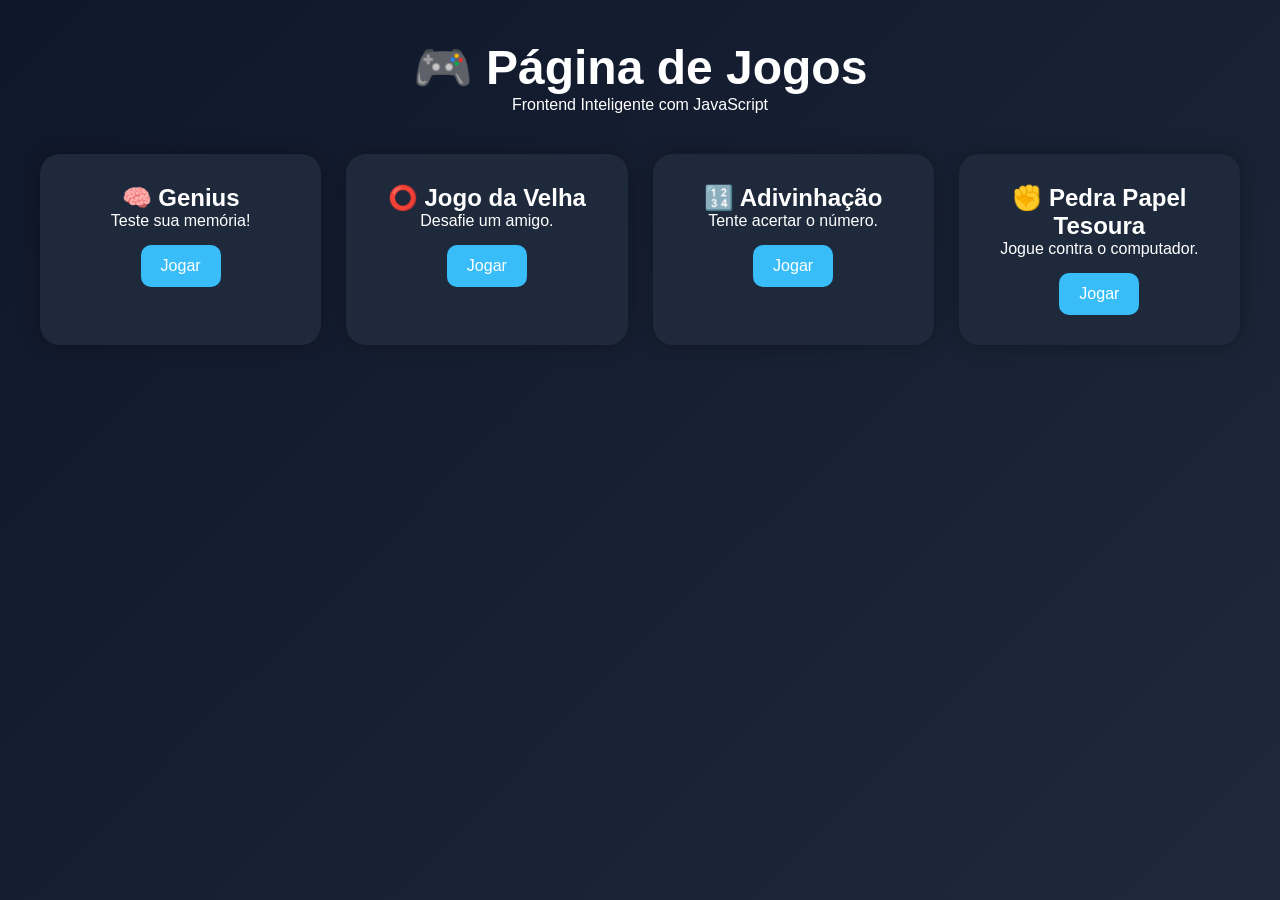
==== index.html @ 4a711e4d "add projeto" ====
<!DOCTYPE html>
<html lang="pt-BR">
<head>
  <meta charset="UTF-8">
  <meta name="viewport" content="width=device-width, initial-scale=1.0">
  <title>Página de Jogos</title>
  <link rel="stylesheet" href="style.css">
</head>
<body>

<header>
  <h1>🎮 Página de Jogos</h1>
  <p>Frontend Inteligente com JavaScript</p>
</header>

<main class="cards">

  <div class="card">
    <h2>🧠 Genius</h2>
    <p>Teste sua memória!</p>
    <a href="genius.html">Jogar</a>
  </div>

  <div class="card">
    <h2>⭕ Jogo da Velha</h2>
    <p>Desafie um amigo.</p>
    <a href="velha.html">Jogar</a>
  </div>

  <div class="card">
    <h2>🔢 Adivinhação</h2>
    <p>Tente acertar o número.</p>
    <a href="adivinha.html">Jogar</a>
  </div>

  <div class="card">
    <h2>✊ Pedra Papel Tesoura</h2>
    <p>Jogue contra o computador.</p>
    <a href="pedrapaepeltesoura.html">Jogar</a>
  </div>

</main>

<script src="js/script.js"></script>
</body>
</html>
---- style.css ----
*{
  margin:0;
  padding:0;
  box-sizing:border-box;
  font-family:Arial, sans-serif;
}

body{
  background:linear-gradient(135deg,#0f172a,#1e293b);
  color:white;
  min-height:100vh;
  padding:40px;
}

header{
  text-align:center;
  margin-bottom:40px;
}

header h1{
  font-size:3rem;
}

.cards{
  display:grid;
  grid-template-columns:repeat(auto-fit,minmax(250px,1fr));
  gap:25px;
}

.card{
  background:#1e293b;
  padding:30px;
  border-radius:20px;
  text-align:center;
  transition:0.3s;
  box-shadow:0 0 20px rgba(0,0,0,0.3);
}

.card:hover{
  transform:translateY(-10px);
}

.card a{
  display:inline-block;
  margin-top:15px;
  padding:12px 20px;
  background:#38bdf8;
  color:white;
  border-radius:10px;
  text-decoration:none;
}
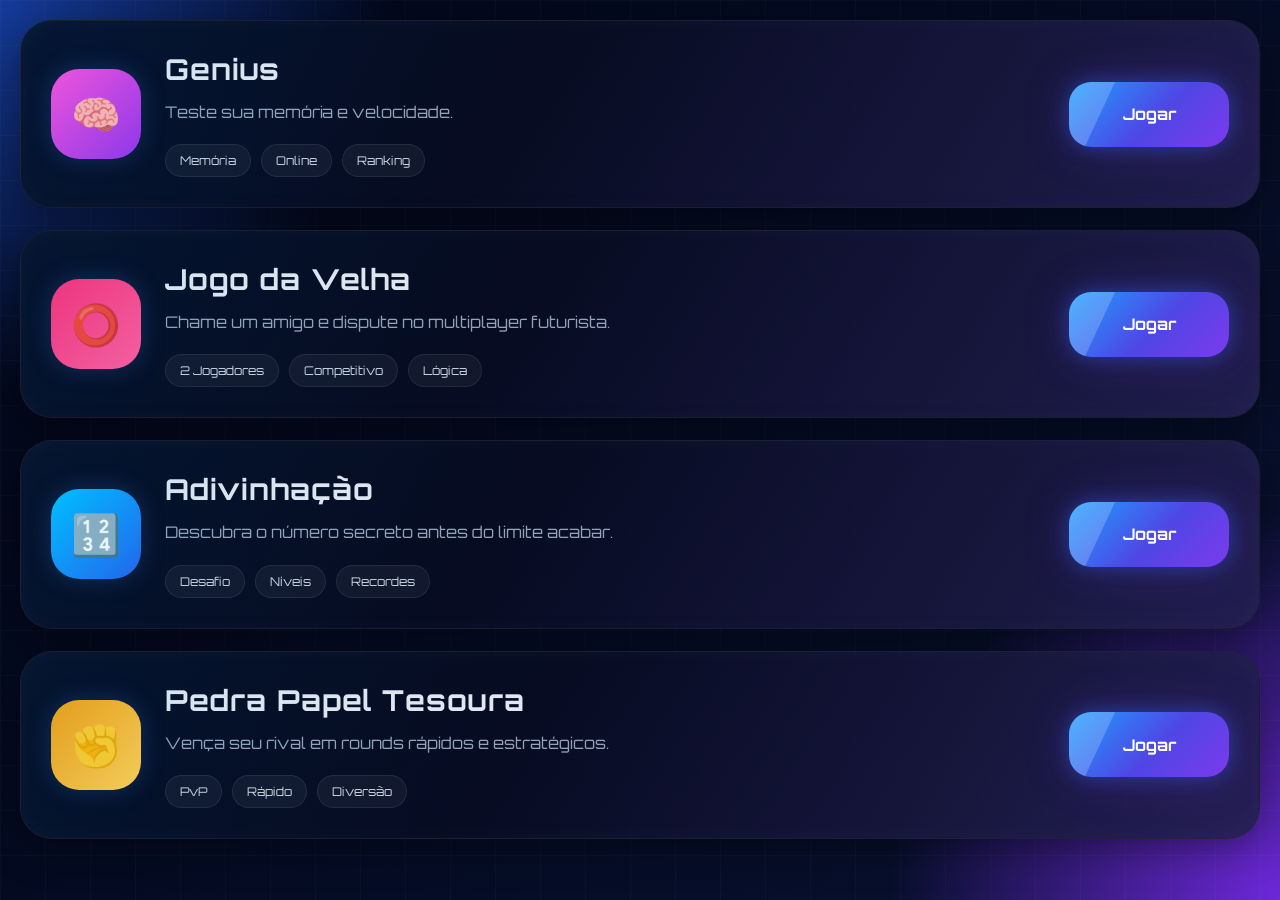
==== commit f57cf51f: "add projeto" ====
--- a/index.html
+++ b/index.html
@@ -1,46 +1,161 @@
 <!DOCTYPE html>
 <html lang="pt-BR">
+
 <head>
+
   <meta charset="UTF-8">
-  <meta name="viewport" content="width=device-width, initial-scale=1.0">
-  <title>Página de Jogos</title>
-  <link rel="stylesheet" href="style.css">
+
+  <meta
+  name="viewport"
+  content="width=device-width, initial-scale=1.0">
+
+  <title>
+    Frontend Inteligente
+  </title>
+
+  <!-- LINK DO CSS -->
+  <link
+  rel="stylesheet"
+  href="style.css">
+
 </head>
+
 <body>
 
-<header>
-  <h1>🎮 Página de Jogos</h1>
-  <p>Frontend Inteligente com JavaScript</p>
-</header>
+  <div class="games-preview">
 
-<main class="cards">
+    <div class="game-preview-card">
 
-  <div class="card">
-    <h2>🧠 Genius</h2>
-    <p>Teste sua memória!</p>
-    <a href="genius.html">Jogar</a>
+      <div class="game-preview-left">
+
+        <div class="game-icon genius">
+          🧠
+        </div>
+
+        <div class="game-info">
+
+          <h2>Genius</h2>
+
+          <p>
+            Teste sua memória e velocidade.
+          </p>
+
+          <div class="game-tags">
+            <span>Memória</span>
+            <span>Online</span>
+            <span>Ranking</span>
+          </div>
+
+        </div>
+
+      </div>
+
+      <a href="Genius/genius.html" class="play-btn">
+        Jogar
+      </a>
+
+    </div>
+
+    <div class="game-preview-card">
+
+      <div class="game-preview-left">
+
+        <div class="game-icon velha">
+          ⭕
+        </div>
+
+        <div class="game-info">
+
+          <h2>Jogo da Velha</h2>
+
+          <p>
+            Chame um amigo e dispute no multiplayer futurista.
+          </p>
+
+          <div class="game-tags">
+            <span>2 Jogadores</span>
+            <span>Competitivo</span>
+            <span>Lógica</span>
+          </div>
+
+        </div>
+
+      </div>
+
+      <a href="JogoDaVelha/velha.html" class="play-btn">
+        Jogar
+      </a>
+
+    </div>
+
+    <div class="game-preview-card">
+
+      <div class="game-preview-left">
+
+        <div class="game-icon adiv">
+          🔢
+        </div>
+
+        <div class="game-info">
+
+          <h2>Adivinhação</h2>
+
+          <p>
+            Descubra o número secreto antes do limite acabar.
+          </p>
+
+          <div class="game-tags">
+            <span>Desafio</span>
+            <span>Níveis</span>
+            <span>Recordes</span>
+          </div>
+
+        </div>
+
+      </div>
+
+      <a href="Adivinhacao/adivinha.html" class="play-btn">
+        Jogar
+      </a>
+
+    </div>
+
+    <div class="game-preview-card">
+
+      <div class="game-preview-left">
+
+        <div class="game-icon ppt">
+          ✊
+        </div>
+
+        <div class="game-info">
+
+          <h2>Pedra Papel Tesoura</h2>
+
+          <p>
+            Vença seu rival em rounds rápidos e estratégicos.
+          </p>
+
+          <div class="game-tags">
+            <span>PvP</span>
+            <span>Rápido</span>
+            <span>Diversão</span>
+          </div>
+
+        </div>
+
+      </div>
+
+      <a href="PedraPapelTesoura/pedrapaepeltesoura.html" class="play-btn">
+        Jogar
+      </a>
+
+    </div>
+
   </div>
 
-  <div class="card">
-    <h2>⭕ Jogo da Velha</h2>
-    <p>Desafie um amigo.</p>
-    <a href="velha.html">Jogar</a>
-  </div>
+  <!-- LINK DO JS -->
+  <script src="script.js"></script>
 
-  <div class="card">
-    <h2>🔢 Adivinhação</h2>
-    <p>Tente acertar o número.</p>
-    <a href="adivinha.html">Jogar</a>
-  </div>
-
-  <div class="card">
-    <h2>✊ Pedra Papel Tesoura</h2>
-    <p>Jogue contra o computador.</p>
-    <a href="pedrapaepeltesoura.html">Jogar</a>
-  </div>
-
-</main>
-
-<script src="js/script.js"></script>
 </body>
 </html>
--- a/style.css
+++ b/style.css
@@ -1,51 +1,345 @@
+@import url('https://fonts.googleapis.com/css2?family=Orbitron:wght@400;500;700;800;900&display=swap');
+
 *{
   margin:0;
   padding:0;
   box-sizing:border-box;
-  font-family:Arial, sans-serif;
+}
+
+html{
+  scroll-behavior:smooth;
 }
 
 body{
-  background:linear-gradient(135deg,#0f172a,#1e293b);
-  color:white;
   min-height:100vh;
-  padding:40px;
-}
-
-header{
-  text-align:center;
-  margin-bottom:40px;
-}
-
-header h1{
-  font-size:3rem;
-}
-
-.cards{
-  display:grid;
-  grid-template-columns:repeat(auto-fit,minmax(250px,1fr));
+  font-family:'Orbitron',sans-serif;
+  overflow-x:hidden;
+  color:#fff;
+  padding:20px;
+
+  /* FUNDO IGUAL AO SITE */
+
+  background:
+  radial-gradient(circle at top left,#153b9b 0%,transparent 25%),
+  radial-gradient(circle at bottom right,#6d28d9 0%,transparent 25%),
+  linear-gradient(135deg,#020617 0%,#040b22 45%,#08112f 100%);
+
+  position:relative;
+}
+
+/* GRID BRILHANDO */
+
+body::before{
+  content:"";
+  position:fixed;
+  inset:0;
+
+  background:
+  linear-gradient(rgba(255,255,255,0.025) 1px,transparent 1px),
+  linear-gradient(90deg,rgba(255,255,255,0.025) 1px,transparent 1px);
+
+  background-size:45px 45px;
+
+  pointer-events:none;
+  z-index:-1;
+}
+
+.games-preview{
+  width:100%;
+  max-width:1500px;
+  margin:auto;
+
+  display:flex;
+  flex-direction:column;
+  gap:22px;
+}
+
+.game-preview-card{
+  width:100%;
+  min-height:180px;
+
+  border-radius:32px;
+  padding:30px;
+
+  display:flex;
+  justify-content:space-between;
+  align-items:center;
   gap:25px;
-}
-
-.card{
-  background:#1e293b;
-  padding:30px;
-  border-radius:20px;
-  text-align:center;
-  transition:0.3s;
-  box-shadow:0 0 20px rgba(0,0,0,0.3);
-}
-
-.card:hover{
-  transform:translateY(-10px);
-}
-
-.card a{
-  display:inline-block;
-  margin-top:15px;
-  padding:12px 20px;
-  background:#38bdf8;
-  color:white;
-  border-radius:10px;
+
+  position:relative;
+  overflow:hidden;
+
+  background:
+  linear-gradient(135deg,
+  rgba(4,10,30,0.96),
+  rgba(10,16,40,0.92));
+
+  border:1px solid rgba(255,255,255,0.08);
+
+  box-shadow:
+  0 10px 40px rgba(0,0,0,0.4),
+  inset 0 0 25px rgba(255,255,255,0.03);
+
+  transition:0.35s;
+}
+
+/* EFEITO DE LUZ */
+
+.game-preview-card::before{
+  content:"";
+  position:absolute;
+  inset:0;
+
+  background:
+  linear-gradient(120deg,
+  rgba(0,153,255,0.08),
+  transparent 40%,
+  rgba(139,92,246,0.18));
+
+  pointer-events:none;
+}
+
+.game-preview-card:hover{
+  transform:translateY(-6px);
+
+  border-color:rgba(59,130,246,0.35);
+
+  box-shadow:
+  0 0 35px rgba(37,99,235,0.18),
+  0 0 70px rgba(124,58,237,0.12);
+}
+
+.game-preview-left{
+  display:flex;
+  align-items:center;
+  gap:24px;
+  flex:1;
+}
+
+/* ÍCONES */
+
+.game-icon{
+  width:90px;
+  height:90px;
+
+  min-width:90px;
+
+  border-radius:28px;
+
+  display:flex;
+  align-items:center;
+  justify-content:center;
+
+  font-size:2.5rem;
+
+  box-shadow:
+  0 0 25px rgba(59,130,246,0.25);
+}
+
+.genius{
+  background:
+  linear-gradient(135deg,#ff4fd8,#9333ea);
+}
+
+.velha{
+  background:
+  linear-gradient(135deg,#ff2d75,#ff5e9c);
+}
+
+.adiv{
+  background:
+  linear-gradient(135deg,#00c2ff,#2563eb);
+}
+
+.ppt{
+  background:
+  linear-gradient(135deg,#f59e0b,#ffcf53);
+}
+
+/* TEXOS */
+
+.game-info{
+  flex:1;
+}
+
+.game-info h2{
+  font-size:1.8rem;
+  color:#e2e8f0;
+  margin-bottom:12px;
+  letter-spacing:1px;
+}
+
+.game-info p{
+  color:#94a3b8;
+  font-size:1rem;
+  line-height:1.7;
+  margin-bottom:18px;
+}
+
+/* TAGS */
+
+.game-tags{
+  display:flex;
+  flex-wrap:wrap;
+  gap:10px;
+}
+
+.game-tags span{
+  padding:8px 14px;
+
+  border-radius:999px;
+
+  background:
+  rgba(255,255,255,0.05);
+
+  border:1px solid rgba(255,255,255,0.08);
+
+  color:#cbd5e1;
+
+  font-size:0.75rem;
+}
+
+/* BOTÃO */
+
+.play-btn{
+  min-width:160px;
+  height:65px;
+
+  display:flex;
+  align-items:center;
+  justify-content:center;
+
+  border-radius:22px;
+
   text-decoration:none;
+  color:#fff;
+
+  font-weight:700;
+  font-size:1rem;
+
+  background:
+  linear-gradient(135deg,
+  #1da1ff 0%,
+  #4f46e5 55%,
+  #7c3aed 100%);
+
+  box-shadow:
+  0 0 20px rgba(37,99,235,0.45),
+  0 0 45px rgba(124,58,237,0.25);
+
+  transition:0.35s;
+
+  position:relative;
+  overflow:hidden;
+}
+
+/* BRILHO BOTÃO */
+
+.play-btn::before{
+  content:"";
+  position:absolute;
+
+  top:-120%;
+  left:-40%;
+
+  width:60%;
+  height:300%;
+
+  background:rgba(255,255,255,0.2);
+
+  transform:rotate(25deg);
+
+  transition:0.7s;
+}
+
+.play-btn:hover{
+  transform:translateY(-4px) scale(1.03);
+
+  box-shadow:
+  0 0 30px rgba(37,99,235,0.7),
+  0 0 70px rgba(124,58,237,0.45);
+}
+
+.play-btn:hover::before{
+  left:130%;
+}
+
+/* RESPONSIVO */
+
+@media(max-width:950px){
+
+  body{
+    padding:15px;
+  }
+
+  .game-preview-card{
+    flex-direction:column;
+    align-items:flex-start;
+    padding:24px;
+  }
+
+  .game-preview-left{
+    width:100%;
+  }
+
+  .play-btn{
+    width:100%;
+  }
+
+}
+
+@media(max-width:650px){
+
+  .game-preview-left{
+    flex-direction:column;
+    align-items:flex-start;
+  }
+
+  .game-icon{
+    width:75px;
+    height:75px;
+    min-width:75px;
+    font-size:2rem;
+  }
+
+  .game-info h2{
+    font-size:1.35rem;
+  }
+
+  .game-info p{
+    font-size:0.9rem;
+  }
+
+  .game-preview-card{
+    border-radius:24px;
+  }
+
+}
+
+@media(max-width:450px){
+
+  body{
+    padding:10px;
+  }
+
+  .games-preview{
+    gap:16px;
+  }
+
+  .game-preview-card{
+    padding:18px;
+    min-height:auto;
+  }
+
+  .game-tags span{
+    font-size:0.68rem;
+    padding:7px 11px;
+  }
+
+  .play-btn{
+    height:58px;
+    font-size:0.9rem;
+    border-radius:18px;
+  }
+
 }
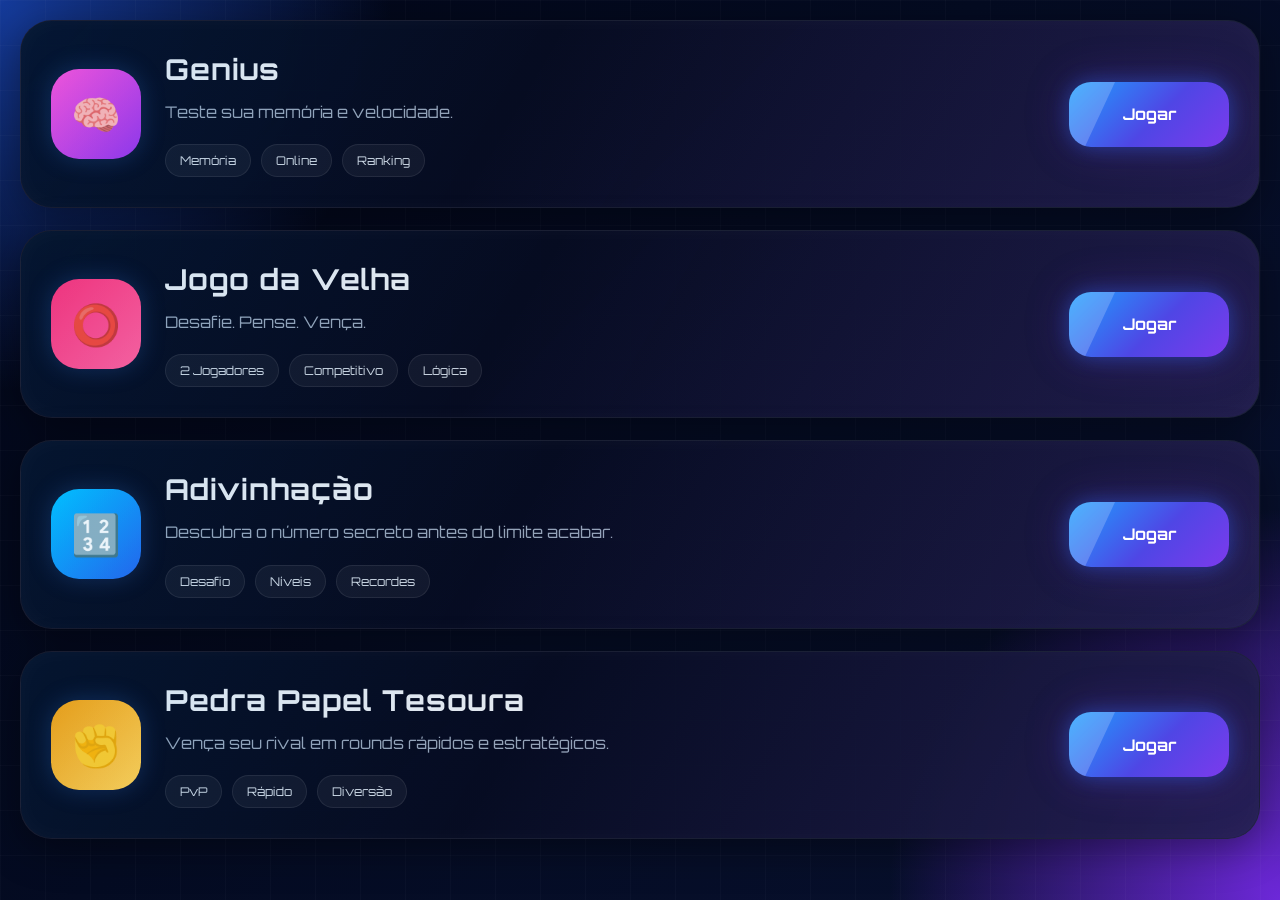
==== commit 10c4cbeb: "add projeto" ====
--- a/index.html
+++ b/index.html
@@ -10,7 +10,7 @@
   content="width=device-width, initial-scale=1.0">
 
   <title>
-    Frontend Inteligente
+   
   </title>
 
   <!-- LINK DO CSS -->
@@ -69,7 +69,7 @@
           <h2>Jogo da Velha</h2>
 
           <p>
-            Chame um amigo e dispute no multiplayer futurista.
+            Desafie. Pense. Vença.
           </p>
 
           <div class="game-tags">
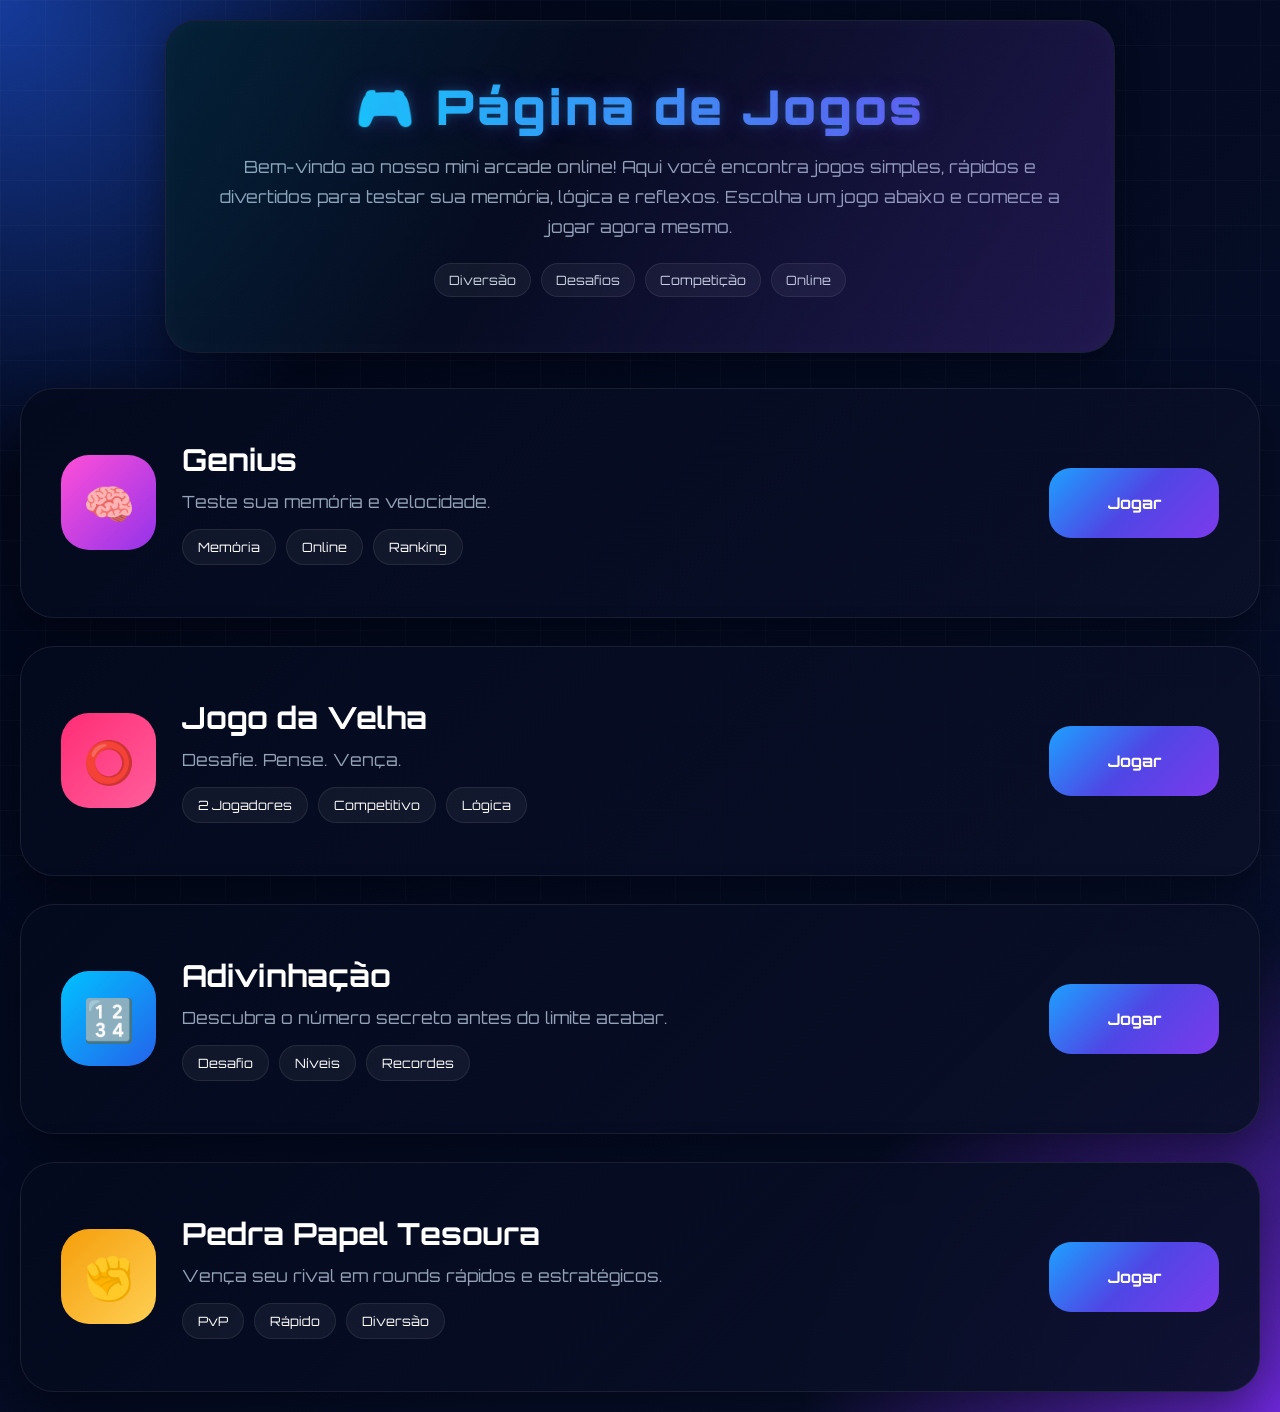
==== commit 77d4ae06: "add projeto" ====
--- a/index.html
+++ b/index.html
@@ -5,23 +5,42 @@
 
   <meta charset="UTF-8">
 
-  <meta
-  name="viewport"
-  content="width=device-width, initial-scale=1.0">
+  <meta name="viewport" content="width=device-width, initial-scale=1.0">
 
-  <title>
-   
-  </title>
+  <title>Página de Jogos</title>
 
   <!-- LINK DO CSS -->
-  <link
-  rel="stylesheet"
-  href="style.css">
+  <link rel="stylesheet" href="style.css">
 
 </head>
 
 <body>
 
+  <!-- INTRODUÇÃO -->
+  <header class="intro">
+
+    <div class="intro-content">
+
+      <h1>🎮 Página de Jogos</h1>
+
+      <p>
+        Bem-vindo ao nosso mini arcade online! Aqui você encontra jogos simples,
+        rápidos e divertidos para testar sua memória, lógica e reflexos.
+        Escolha um jogo abaixo e comece a jogar agora mesmo.
+      </p>
+
+      <div class="intro-tags">
+        <span>Diversão</span>
+        <span>Desafios</span>
+        <span>Competição</span>
+        <span>Online</span>
+      </div>
+
+    </div>
+
+  </header>
+
+  <!-- JOGOS -->
   <div class="games-preview">
 
     <div class="game-preview-card">
@@ -36,9 +55,7 @@
 
           <h2>Genius</h2>
 
-          <p>
-            Teste sua memória e velocidade.
-          </p>
+          <p>Teste sua memória e velocidade.</p>
 
           <div class="game-tags">
             <span>Memória</span>
@@ -68,9 +85,7 @@
 
           <h2>Jogo da Velha</h2>
 
-          <p>
-            Desafie. Pense. Vença.
-          </p>
+          <p>Desafie. Pense. Vença.</p>
 
           <div class="game-tags">
             <span>2 Jogadores</span>
@@ -100,9 +115,7 @@
 
           <h2>Adivinhação</h2>
 
-          <p>
-            Descubra o número secreto antes do limite acabar.
-          </p>
+          <p>Descubra o número secreto antes do limite acabar.</p>
 
           <div class="game-tags">
             <span>Desafio</span>
@@ -132,9 +145,7 @@
 
           <h2>Pedra Papel Tesoura</h2>
 
-          <p>
-            Vença seu rival em rounds rápidos e estratégicos.
-          </p>
+          <p>Vença seu rival em rounds rápidos e estratégicos.</p>
 
           <div class="game-tags">
             <span>PvP</span>
@@ -158,4 +169,5 @@
   <script src="script.js"></script>
 
 </body>
+
 </html>
--- a/style.css
+++ b/style.css
@@ -17,18 +17,15 @@
   color:#fff;
   padding:20px;
 
-  /* FUNDO IGUAL AO SITE */
-
   background:
   radial-gradient(circle at top left,#153b9b 0%,transparent 25%),
   radial-gradient(circle at bottom right,#6d28d9 0%,transparent 25%),
   linear-gradient(135deg,#020617 0%,#040b22 45%,#08112f 100%);
 
-  position:relative;
-}
-
-/* GRID BRILHANDO */
-
+  animation: pageFade 0.8s ease-out;
+}
+
+/* GRID */
 body::before{
   content:"";
   position:fixed;
@@ -44,33 +41,33 @@
   z-index:-1;
 }
 
-.games-preview{
+/* =========================
+   PAGE ANIMATION
+========================= */
+
+@keyframes pageFade{
+  from{opacity:0; transform:scale(1.02);}
+  to{opacity:1; transform:scale(1);}
+}
+
+/* =========================
+   INTRO (CARD DE CIMA MELHORADO)
+========================= */
+
+.intro{
+  display:flex;
+  justify-content:center;
+  margin-bottom:35px;
+}
+
+.intro-content{
   width:100%;
-  max-width:1500px;
-  margin:auto;
-
-  display:flex;
-  flex-direction:column;
-  gap:22px;
-}
-
-.game-preview-card{
-  width:100%;
-  min-height:180px;
-
+  max-width:950px;
+  padding:55px 35px;
   border-radius:32px;
-  padding:30px;
-
-  display:flex;
-  justify-content:space-between;
-  align-items:center;
-  gap:25px;
-
-  position:relative;
-  overflow:hidden;
-
-  background:
-  linear-gradient(135deg,
+  text-align:center;
+
+  background:linear-gradient(135deg,
   rgba(4,10,30,0.96),
   rgba(10,16,40,0.92));
 
@@ -80,130 +77,237 @@
   0 10px 40px rgba(0,0,0,0.4),
   inset 0 0 25px rgba(255,255,255,0.03);
 
-  transition:0.35s;
-}
-
-/* EFEITO DE LUZ */
-
-.game-preview-card::before{
+  position:relative;
+  overflow:hidden;
+
+  animation:introEnter 0.9s ease-out forwards,
+            introFloat 5s ease-in-out infinite;
+}
+
+/* entrada */
+@keyframes introEnter{
+  from{
+    opacity:0;
+    transform:translateY(-30px) scale(0.98);
+  }
+  to{
+    opacity:1;
+    transform:translateY(0) scale(1);
+  }
+}
+
+/* leve movimento */
+@keyframes introFloat{
+  0%,100%{transform:translateY(0);}
+  50%{transform:translateY(-6px);}
+}
+
+/* brilho interno */
+.intro-content::before{
   content:"";
   position:absolute;
   inset:0;
 
   background:
   linear-gradient(120deg,
-  rgba(0,153,255,0.08),
+  rgba(0,229,255,0.10),
   transparent 40%,
-  rgba(139,92,246,0.18));
+  rgba(124,58,237,0.20));
 
   pointer-events:none;
 }
 
+/* =========================
+   TÍTULO (MELHORADO MESMO)
+========================= */
+
+.intro h1{
+  font-size:3rem;
+  font-weight:900;
+  letter-spacing:3px;
+
+  margin-bottom:15px;
+
+  background:linear-gradient(90deg,#00e5ff,#7c3aed,#00e5ff);
+  background-size:200%;
+  -webkit-background-clip:text;
+  -webkit-text-fill-color:transparent;
+
+  text-shadow:
+  0 0 10px rgba(0,229,255,0.2),
+  0 0 25px rgba(124,58,237,0.25);
+
+  animation:titleFlow 4s linear infinite;
+  transition:0.3s;
+}
+
+/* movimento do gradiente */
+@keyframes titleFlow{
+  0%{background-position:0%;}
+  100%{background-position:200%;}
+}
+
+/* hover interativo */
+.intro h1:hover{
+  transform:scale(1.06);
+  letter-spacing:4px;
+  text-shadow:
+  0 0 20px rgba(0,229,255,0.5),
+  0 0 40px rgba(124,58,237,0.4);
+}
+
+/* texto */
+.intro p{
+  color:#94a3b8;
+  font-size:1.05rem;
+  line-height:1.8;
+  margin-bottom:20px;
+}
+
+/* tags */
+.intro-tags{
+  display:flex;
+  justify-content:center;
+  flex-wrap:wrap;
+  gap:10px;
+}
+
+.intro-tags span{
+  padding:8px 14px;
+  border-radius:999px;
+  background:rgba(255,255,255,0.05);
+  border:1px solid rgba(255,255,255,0.08);
+  font-size:0.8rem;
+  color:#cbd5e1;
+}
+
+/* =========================
+   CARDS (SEU ESTILO MANTIDO)
+========================= */
+
+.games-preview{
+  max-width:1500px;
+  margin:auto;
+  display:flex;
+  flex-direction:column;
+  gap:28px;
+}
+
+/* CARD */
+.game-preview-card{
+  min-height:230px;
+  border-radius:34px;
+  padding:40px;
+
+  display:flex;
+  justify-content:space-between;
+  align-items:center;
+  gap:30px;
+
+  background:linear-gradient(135deg,
+  rgba(4,10,30,0.96),
+  rgba(10,16,40,0.92));
+
+  border:1px solid rgba(255,255,255,0.08);
+
+  box-shadow:0 15px 50px rgba(0,0,0,0.45);
+
+  transition:0.35s;
+
+  opacity:0;
+  transform:translateY(30px);
+
+  animation:cardIn 0.8s ease forwards, floatCard 5s ease-in-out infinite;
+}
+
+/* entrada em sequência */
+.game-preview-card:nth-child(1){animation-delay:0.1s;}
+.game-preview-card:nth-child(2){animation-delay:0.2s;}
+.game-preview-card:nth-child(3){animation-delay:0.3s;}
+.game-preview-card:nth-child(4){animation-delay:0.4s;}
+
+@keyframes cardIn{
+  to{opacity:1; transform:translateY(0);}
+}
+
+@keyframes floatCard{
+  0%,100%{transform:translateY(0);}
+  50%{transform:translateY(-5px);}
+}
+
+/* hover */
 .game-preview-card:hover{
-  transform:translateY(-6px);
-
-  border-color:rgba(59,130,246,0.35);
-
+  transform:translateY(-10px) scale(1.02);
+  border-color:rgba(0,229,255,0.25);
   box-shadow:
-  0 0 35px rgba(37,99,235,0.18),
-  0 0 70px rgba(124,58,237,0.12);
-}
-
+  0 0 35px rgba(0,229,255,0.15),
+  0 0 70px rgba(124,58,237,0.15);
+}
+
+/* LADO ESQUERDO */
 .game-preview-left{
   display:flex;
   align-items:center;
-  gap:24px;
-  flex:1;
+  gap:26px;
 }
 
 /* ÍCONES */
-
 .game-icon{
-  width:90px;
-  height:90px;
-
-  min-width:90px;
-
+  width:95px;
+  height:95px;
   border-radius:28px;
 
   display:flex;
   align-items:center;
   justify-content:center;
 
-  font-size:2.5rem;
-
-  box-shadow:
-  0 0 25px rgba(59,130,246,0.25);
-}
-
-.genius{
-  background:
-  linear-gradient(135deg,#ff4fd8,#9333ea);
-}
-
-.velha{
-  background:
-  linear-gradient(135deg,#ff2d75,#ff5e9c);
-}
-
-.adiv{
-  background:
-  linear-gradient(135deg,#00c2ff,#2563eb);
-}
-
-.ppt{
-  background:
-  linear-gradient(135deg,#f59e0b,#ffcf53);
-}
-
-/* TEXOS */
-
-.game-info{
-  flex:1;
-}
-
+  font-size:2.6rem;
+  transition:0.3s;
+}
+
+/* hover ícone */
+.game-preview-card:hover .game-icon{
+  transform:rotate(-6deg) scale(1.12);
+}
+
+/* cores */
+.genius{background:linear-gradient(135deg,#ff4fd8,#9333ea);}
+.velha{background:linear-gradient(135deg,#ff2d75,#ff5e9c);}
+.adiv{background:linear-gradient(135deg,#00c2ff,#2563eb);}
+.ppt{background:linear-gradient(135deg,#f59e0b,#ffcf53);}
+
+/* TEXTO */
 .game-info h2{
-  font-size:1.8rem;
-  color:#e2e8f0;
-  margin-bottom:12px;
-  letter-spacing:1px;
+  font-size:1.9rem;
+  margin-bottom:10px;
 }
 
 .game-info p{
   color:#94a3b8;
-  font-size:1rem;
+  font-size:1.05rem;
   line-height:1.7;
-  margin-bottom:18px;
 }
 
 /* TAGS */
-
 .game-tags{
   display:flex;
   flex-wrap:wrap;
   gap:10px;
+  margin-top:12px;
 }
 
 .game-tags span{
-  padding:8px 14px;
-
+  padding:9px 15px;
   border-radius:999px;
-
-  background:
-  rgba(255,255,255,0.05);
-
+  background:rgba(255,255,255,0.05);
   border:1px solid rgba(255,255,255,0.08);
-
-  color:#cbd5e1;
-
-  font-size:0.75rem;
+  font-size:0.8rem;
 }
 
 /* BOTÃO */
-
 .play-btn{
-  min-width:160px;
-  height:65px;
+  min-width:170px;
+  height:70px;
 
   display:flex;
   align-items:center;
@@ -213,133 +317,32 @@
 
   text-decoration:none;
   color:#fff;
-
   font-weight:700;
-  font-size:1rem;
-
-  background:
-  linear-gradient(135deg,
-  #1da1ff 0%,
-  #4f46e5 55%,
-  #7c3aed 100%);
-
-  box-shadow:
-  0 0 20px rgba(37,99,235,0.45),
-  0 0 45px rgba(124,58,237,0.25);
-
-  transition:0.35s;
-
-  position:relative;
-  overflow:hidden;
-}
-
-/* BRILHO BOTÃO */
-
-.play-btn::before{
-  content:"";
-  position:absolute;
-
-  top:-120%;
-  left:-40%;
-
-  width:60%;
-  height:300%;
-
-  background:rgba(255,255,255,0.2);
-
-  transform:rotate(25deg);
-
-  transition:0.7s;
+
+  background:linear-gradient(135deg,#1da1ff,#4f46e5,#7c3aed);
+
+  transition:0.3s;
 }
 
 .play-btn:hover{
-  transform:translateY(-4px) scale(1.03);
-
-  box-shadow:
-  0 0 30px rgba(37,99,235,0.7),
-  0 0 70px rgba(124,58,237,0.45);
-}
-
-.play-btn:hover::before{
-  left:130%;
+  transform:translateY(-6px) scale(1.05);
+  box-shadow:0 10px 25px rgba(124,58,237,0.4);
 }
 
 /* RESPONSIVO */
-
-@media(max-width:950px){
-
-  body{
-    padding:15px;
-  }
-
+@media(max-width:900px){
   .game-preview-card{
     flex-direction:column;
     align-items:flex-start;
-    padding:24px;
-  }
-
-  .game-preview-left{
-    width:100%;
   }
 
   .play-btn{
     width:100%;
   }
-
-}
-
-@media(max-width:650px){
-
-  .game-preview-left{
-    flex-direction:column;
-    align-items:flex-start;
-  }
-
-  .game-icon{
-    width:75px;
-    height:75px;
-    min-width:75px;
-    font-size:2rem;
-  }
-
-  .game-info h2{
-    font-size:1.35rem;
-  }
-
-  .game-info p{
-    font-size:0.9rem;
-  }
-
-  .game-preview-card{
-    border-radius:24px;
-  }
-
-}
-
-@media(max-width:450px){
-
-  body{
-    padding:10px;
-  }
-
-  .games-preview{
-    gap:16px;
-  }
-
-  .game-preview-card{
-    padding:18px;
-    min-height:auto;
-  }
-
-  .game-tags span{
-    font-size:0.68rem;
-    padding:7px 11px;
-  }
-
-  .play-btn{
-    height:58px;
-    font-size:0.9rem;
-    border-radius:18px;
-  }
-
+}
+
+@media(max-width:600px){
+  .intro h1{
+    font-size:2.2rem;
+  }
 }
